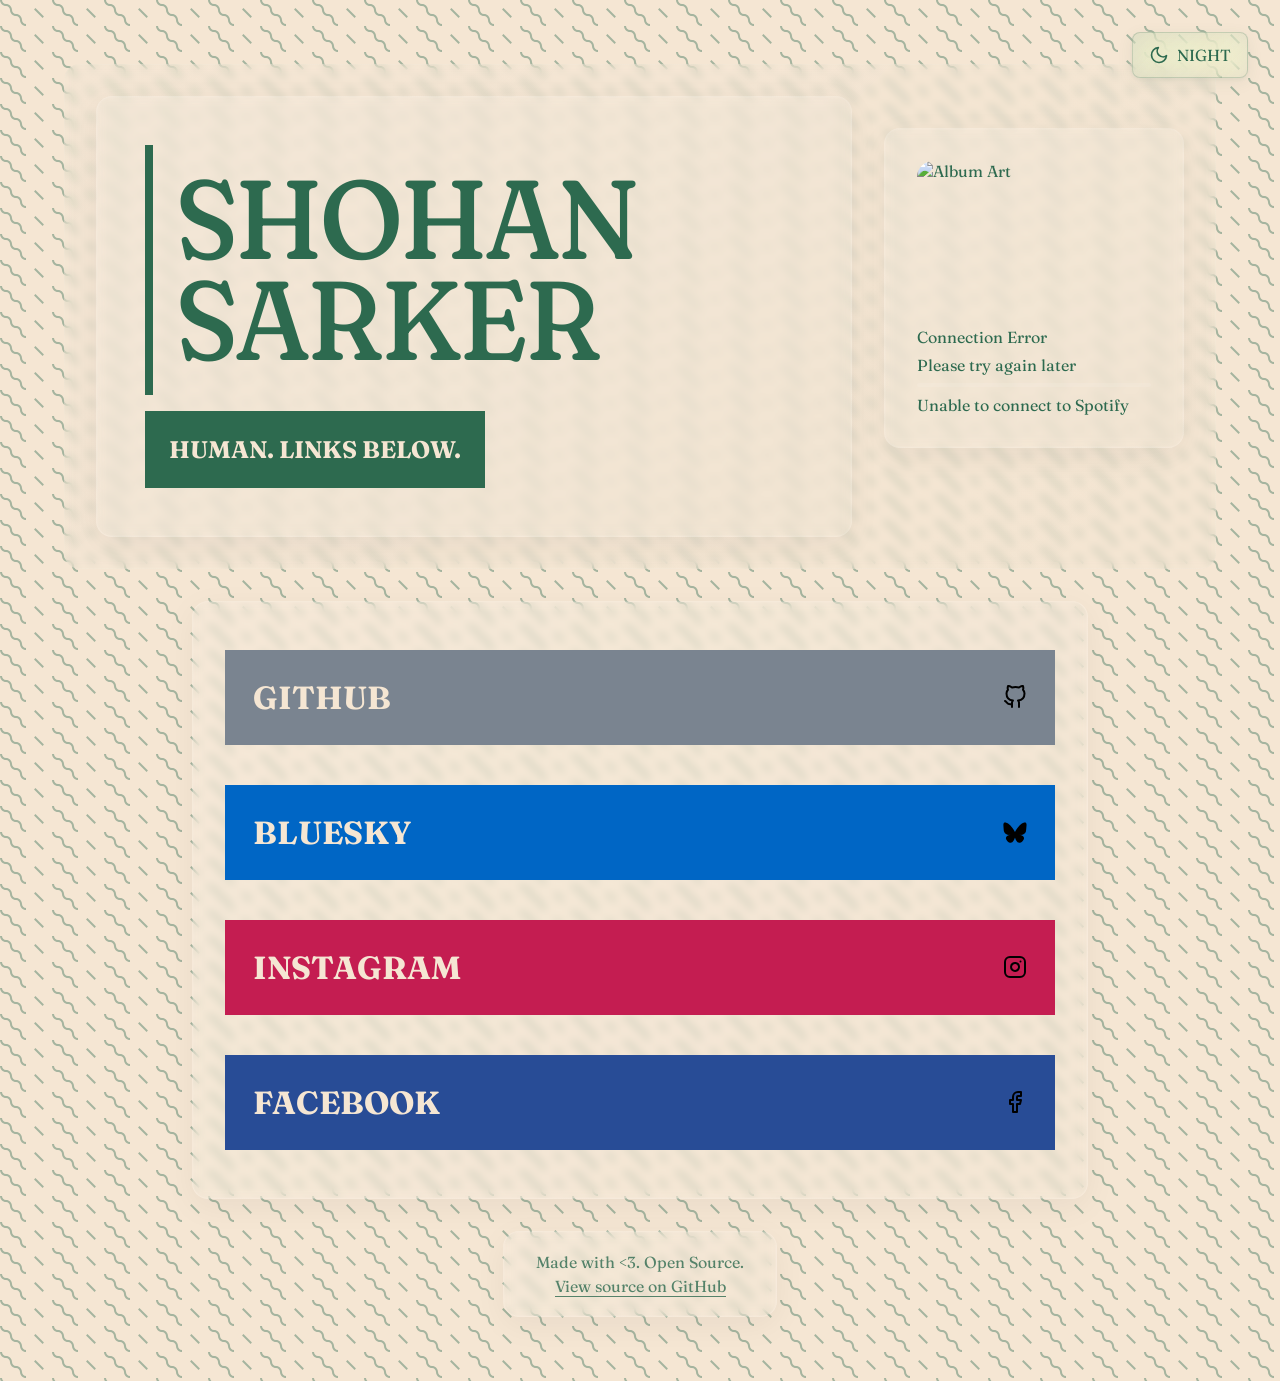
==== index.html @ f5be50a5 "reorganize top section for mobile" ====
<!DOCTYPE html>
<html lang="en" data-theme="dark">
<head>
    <meta charset="UTF-8">
    <meta name="viewport" content="width=device-width, initial-scale=1.0">
    <title>SHOHAN SARKER</title>
    
    <!-- Preload fonts for better performance -->
    <link rel="preload" href="fonts/Fraunces/fraunces-regular.ttf" as="font" type="font/ttf" crossorigin>
    <link rel="preload" href="fonts/Fraunces/fraunces-italic.ttf" as="font" type="font/ttf" crossorigin>
    
    <link rel="stylesheet" href="styles.css">
    <link rel="stylesheet" href="glass.css">
    <link rel="stylesheet" href="spotify.css">
</head>
<body>
    <button class="theme-toggle" aria-label="Change theme">
        <svg xmlns="http://www.w3.org/2000/svg" class="sun-icon" width="24" height="24" viewBox="0 0 24 24" fill="none" stroke="currentColor" stroke-width="2" stroke-linecap="round" stroke-linejoin="round"><circle cx="12" cy="12" r="5"/><line x1="12" y1="1" x2="12" y2="3"/><line x1="12" y1="21" x2="12" y2="23"/><line x1="4.22" y1="4.22" x2="5.64" y2="5.64"/><line x1="18.36" y1="18.36" x2="19.78" y2="19.78"/><line x1="1" y1="12" x2="3" y2="12"/><line x1="21" y1="12" x2="23" y2="12"/><line x1="4.22" y1="19.78" x2="5.64" y2="18.36"/><line x1="18.36" y1="5.64" x2="19.78" y2="4.22"/></svg>
        <svg xmlns="http://www.w3.org/2000/svg" class="moon-icon" width="24" height="24" viewBox="0 0 24 24" fill="none" stroke="currentColor" stroke-width="2" stroke-linecap="round" stroke-linejoin="round"><path d="M21 12.79A9 9 0 1 1 11.21 3 A7 7 0 0 0 21 12.79z"></path></svg>
        <span class="theme-text">LIGHT</span>
    </button>

    <div class="container">
        <div class="top-section">
            <div class="glass-container header-container">
                <h1 class="name">SHOHAN<br>SARKER</h1>
                <div class="tagline">HUMAN. LINKS BELOW.</div>
            </div>
            
            <div class="glass-container player-container">
                <div class="player-content">
                    <img id="album-art" class="album-art" src="/api/placeholder/150/150" alt="Album Art">
                    <div class="song-info">
                        <div id="song-title">Not Playing</div>
                        <div id="artist-name">No Artist</div>
                        <div class="progress-container">
                            <div class="progress-bar">
                                <div id="progress"></div>
                            </div>
                            <div id="player-status">Not connected to Spotify</div>
                        </div>
                    </div>
                </div>
            </div>
        </div>

        <div class="main-container">
            <div class="glass-container links-container">
                <nav class="social-links">
                    <a href="/github" class="social-link" id="github">
                        GITHUB
                        <img src="icons/svg/github-icon.svg" class="social-icon" alt="GitHub">
                    </a>
                    <a href="/bluesky" class="social-link" id="bluesky">
                        BLUESKY
                        <img src="icons/svg/bluesky-icon.svg" class="social-icon" alt="Bluesky">
                    </a>
                    <a href="/instagram" class="social-link" id="instagram">
                        INSTAGRAM
                        <img src="icons/svg/instagram-icon.svg" class="social-icon" alt="Instagram">
                    </a>
                    <a href="/facebook" class="social-link" id="facebook">
                        FACEBOOK
                        <img src="icons/svg/facebook-icon.svg" class="social-icon" alt="Facebook">
                    </a>
                </nav>
            </div>
        </div>
    </div>

    <div class="glass-container footer-container">
        <footer class="footer">
            <p>Made with &lt;3. Open Source.</p>
            <p><a href="https://github.com/Shohan-Sarker/shohansarker.com">View source on GitHub</a></p>
        </footer>
    </div>

    <script src="script.js"></script>
    <script src="glass.js"></script>
    <script src="spotify.js"></script>
</body>
</html>
---- styles.css ----
@font-face {
  font-family: 'Fraunces';
  src: url('fonts/Fraunces/fraunces-regular.ttf') format('truetype');
  font-weight: 100 900;
  font-style: normal;
  font-display: swap;
}

@font-face {
  font-family: 'Fraunces';
  src: url('fonts/Fraunces/fraunces-italic.ttf') format('truetype');
  font-weight: 100 900;
  font-style: italic;
  font-display: swap;
}

:root {
  --grid-unit: 1rem;
  --border-radius: 0.5rem;
}

/* Dark theme (default) */
[data-theme="dark"] {
  --bg: #0d0221;
  --text: #00ff95;
  --accent: #DAA520;
  /* Softer gold */
  --tagline-bg: #9F91CC;
  /* Pastel purple for tagline only */

  --github-bg: #6e7681;
  --github-shadow1: #8b949e;
  --github-shadow2: #545d68;

  --instagram-bg: #E1306C;
  --instagram-shadow1: #ff9eb9;
  --instagram-shadow2: #c41d51;

  --facebook-bg: #4267B2;
  /* Changed to classic Facebook blue */
  --facebook-shadow1: #6d8ac9;
  --facebook-shadow2: #284c96;

  --bluesky-bg: #0085FF;
  --bluesky-shadow1: #47a9ff;
  --bluesky-shadow2: #0066c5;
}

/* Light theme */
[data-theme="light"] {
  --bg: #f5e6d3;
  --text: #2d6a4f;
  --accent: #2d6a4f;
  --tagline-bg: var(--accent);
  /* Use accent color for light mode */

  --github-bg: #7a8490;
  --github-shadow1: #959da5;
  --github-shadow2: #636e7b;

  --instagram-bg: #c41d51;
  --instagram-shadow1: #e74694;
  --instagram-shadow2: #9d174d;

  --facebook-bg: #284c96;
  /* Darker shade for light mode */
  --facebook-shadow1: #4267B2;
  --facebook-shadow2: #1a357a;

  --bluesky-bg: #0066c5;
  --bluesky-shadow1: #0085FF;
  --bluesky-shadow2: #004a92;
}

* {
  margin: 0;
  padding: 0;
  box-sizing: border-box;
}

body {
  background: var(--bg);
  color: var(--text);
  font-family: 'Fraunces', serif;
  font-variation-settings: 'SOFT' 0, 'WONK' 0;
  padding: max(25px, 5vw);
  min-height: 100vh;
  transition: background-color 0.3s ease;
  perspective: 1000px;
  overflow-x: hidden;
  display: flex;
  flex-direction: column;
  align-items: center;
  justify-content: space-between;
}

/* Replace the background patterns */
[data-theme="dark"] body {
  background-color: var(--bg);
  background-image: url("data:image/svg+xml,%3Csvg width='52' height='26' viewBox='0 0 52 26' xmlns='http://www.w3.org/2000/svg'%3E%3Cg fill='none' fill-rule='evenodd'%3E%3Cg fill='%23DAA520' fill-opacity='0.4'%3E%3Cpath d='M10 10c0-2.21-1.79-4-4-4-3.314 0-6-2.686-6-6h2c0 2.21 1.79 4 4 4 3.314 0 6 2.686 6 6 0 2.21 1.79 4 4 4 3.314 0 6 2.686 6 6 0 2.21 1.79 4 4 4v2c-3.314 0-6-2.686-6-6 0-2.21-1.79-4-4-4-3.314 0-6-2.686-6-6zm25.464-1.95l8.486 8.486-1.414 1.414-8.486-8.486 1.414-1.414z' /%3E%3C/g%3E%3C/g%3E%3C/svg%3E");
  background-size: 52px 26px;
}

[data-theme="light"] body {
  background-color: var(--bg);
  background-image: url("data:image/svg+xml,%3Csvg width='52' height='26' viewBox='0 0 52 26' xmlns='http://www.w3.org/2000/svg'%3E%3Cg fill='none' fill-rule='evenodd'%3E%3Cg fill='%232d6a4f' fill-opacity='0.4'%3E%3Cpath d='M10 10c0-2.21-1.79-4-4-4-3.314 0-6-2.686-6-6h2c0 2.21 1.79 4 4 4 3.314 0 6 2.686 6 6 0 2.21 1.79 4 4 4 3.314 0 6 2.686 6 6 0 2.21 1.79 4 4 4v2c-3.314 0-6-2.686-6-6 0-2.21-1.79-4-4-4-3.314 0-6-2.686-6-6zm25.464-1.95l8.486 8.486-1.414 1.414-8.486-8.486 1.414-1.414z' /%3E%3C/g%3E%3C/g%3E%3C/svg%3E");
  background-size: 52px 26px;
}

/* Update container styles */
.container {
  max-width: 100%; /* Changed from 960px */
  width: 100%;
  margin: 0 auto;
  display: flex;
  flex-direction: column;
  align-items: center;
}

.main-content {
  flex: 1;
  display: flex;
  align-items: center;
  justify-content: center;
  width: 100%;
  max-width: 960px;
  /* Slightly increased from 900px */
  margin-bottom: 2rem;
  /* Reverted separation from footer */
  min-width: min(100%, 320px);
  padding-bottom: 3.5rem;
  /* Increased to accommodate 3D effect */
}

.footer-container {
  width: 100%;
  /* Reverted to take full width */
  max-width: 900px;
  /* Reverted previous max-width */
  margin: 0 auto;
  /* Center horizontally */
}

/* Theme Toggle Button */
.theme-toggle {
  position: fixed;
  top: 2rem;
  right: 2rem;
  color: var(--text);
  padding: 0.75rem 1rem;
  font-family: inherit;
  font-size: 1rem;
  cursor: pointer;
  display: flex;
  align-items: center;
  justify-content: center;
  gap: 0.5rem;
  transition: all 0.3s ease;
  background: linear-gradient(135deg,
      rgba(255, 255, 255, 0.1),
      rgba(255, 255, 255, 0.05));
  backdrop-filter:
    blur(var(--theme-button-blur)) saturate(160%) brightness(1.1);
  -webkit-backdrop-filter:
    blur(var(--theme-button-blur)) saturate(160%) brightness(1.1);
  border: 1px solid rgba(255, 255, 255, 0.18);
  border-radius: 8px;
  box-shadow:
    0 4px 16px rgba(0, 0, 0, 0.1),
    0 2px 4px rgba(0, 0, 0, 0.05);
  z-index: 1000;
}

.theme-toggle:hover {
  transform: translateY(-2px) scale(1.05);
}

.theme-toggle svg {
  width: 20px;
  height: 20px;
  transition: transform 0.5s ease;
}

.theme-toggle:hover svg {
  transform: rotate(360deg);
}

/* Theme-specific toggle styles */
[data-theme="dark"] .theme-toggle {
  background: linear-gradient(135deg,
      rgba(20, 5, 45, 0.75),
      rgba(25, 10, 55, 0.55));
  border-color: rgba(0, 255, 149, 0.15);
  box-shadow:
    0 4px 16px rgba(0, 255, 149, 0.05),
    0 2px 4px rgba(0, 0, 0, 0.1);
}

[data-theme="light"] .theme-toggle {
  background: linear-gradient(135deg,
      rgba(90, 145, 120, 0.15),
      rgba(80, 130, 110, 0.08));
  border-color: rgba(45, 106, 79, 0.2);
  box-shadow:
    0 4px 16px rgba(45, 106, 79, 0.08),
    0 2px 4px rgba(45, 106, 79, 0.05);
}

/* Theme Icons Display */
[data-theme="dark"] .sun-icon {
  display: block;
}

[data-theme="dark"] .moon-icon {
  display: none;
}

[data-theme="light"] .sun-icon {
  display: none;
}

[data-theme="light"] .moon-icon {
  display: block;
}

/* Typography */
.name, .tagline {
  padding: 1.5rem;
  text-align: left;
  align-self: flex-start;
}

.name {
  font-size: clamp(3rem, 15vw, 7rem);
  line-height: 0.9;
  font-weight: 500;
  border-left: 8px solid var(--accent);
  font-variation-settings: 'SOFT' 100, 'WONK' 1;
  margin-bottom: 1rem;
}

.tagline {
  background: var(--tagline-bg);
  color: var(--bg);
  font-size: clamp(1rem, 3vw, 1.5rem);
  font-weight: bold;
  width: fit-content;
}

/* Social Links */
.social-links {
  display: flex;
  flex-direction: column;
  gap: 1.5rem;
  transform-style: preserve-3d;
  width: 100%;
  /* Make it take full width of container */
}

.social-link {
  display: flex;
  justify-content: space-between;
  align-items: center;
  padding: 1.75rem;
  margin: 0.5rem 0;
  /* Slightly reduce default padding */
  text-decoration: none;
  font-size: clamp(1.5rem, 4vw, 2rem);
  font-weight: bold;
  transform: translateZ(0);
  transition: all 0.4s cubic-bezier(0.2, 0.8, 0.2, 1);
  position: relative;
  color: var(--bg);
  width: 100%;
  /* Make links take full width */
}

.social-link::after,
.social-link::before {
  content: '';
  position: absolute;
  inset: 0;
  background: var(--bg);
  transition: transform 0.2s ease;
  opacity: 0;
}

.social-link::after {
  transform: translate(8px, 8px);
  z-index: -1;
}

.social-link::before {
  transform: translate(16px, 16px);
  z-index: -2;
}

.social-link:hover {
  transform: translateZ(24px) scale(1.01);
}

.social-link:hover::after,
.social-link:hover::before {
  opacity: 0.1;
}

/* Add this after your social-link styles */
.social-icon {
  width: 24px;
  height: 24px;
}

/* Social Link Colors */
#github {
  background: var(--github-bg);
}

#github::after {
  background: var(--github-shadow1);
}

#github::before {
  background: var(--github-shadow2);
}

#instagram {
  background: var(--instagram-bg);
}

#instagram::after {
  background: var(--instagram-shadow1);
}

#instagram::before {
  background: var(--instagram-shadow2);
}

#facebook {
  background: var(--facebook-bg);
}

#facebook::after {
  background: var(--facebook-shadow1);
}

#facebook::before {
  background: var(--facebook-shadow2);
}

#bluesky {
  background: var(--bluesky-bg);
}

#bluesky::after {
  background: var(--bluesky-shadow1);
}

#bluesky::before {
  background: var(--bluesky-shadow2);
}

.social-link:is(:hover, :focus)::after {
  transform: translate(12px, 12px);
  opacity: 1;
}

.social-link:is(:hover, :focus)::before {
  transform: translate(24px, 24px);
  opacity: 1;
}

.social-link:active {
  transform: translateZ(10px) scale(0.98);
}

.social-link:active::after {
  transform: translate(4px, 4px);
}

.social-link:active::before {
  transform: translate(8px, 8px);
}

/* Spotify Player Styles */
.spotify-container {
  width: 300px;
  margin: 0;
  height: fit-content;
}

.spotify-player {
  width: 100%;
  display: flex;
  gap: 2rem;
  align-items: center;
  padding: 1.5rem;
}

.album-art {
  width: 150px;
  height: 150px;
  border-radius: var(--glass-border-radius);
  object-fit: cover;
}

.player-info {
  flex: 1;
  display: flex;
  flex-direction: column;
  gap: 1rem;
}

.song-title {
  font-size: 1.5rem;
  font-weight: bold;
  color: var(--text);
}

.artist-name {
  font-size: 1.2rem;
  color: var(--text);
  opacity: 0.8;
}

.progress-bar {
  width: 100%;
  height: 4px;
  background: rgba(255, 255, 255, 0.1);
  border-radius: 2px;
  overflow: hidden;
}

.progress {
  height: 100%;
  background: var(--text);
  width: 0%;
  transition: width 1s linear;
}

.player-status {
  font-size: 1rem;
  color: var(--text);
  opacity: 0.6;
}

/* Footer */
.footer {
  text-align: center;
  padding: 0.5rem !important; /* Added !important to prevent overrides */
  opacity: 0.8;
  display: flex;
  flex-direction: column;
  align-items: center;
  gap: 0.25rem;
  width: auto;
  color: var(--text);
}

.footer a {
  color: inherit;
  text-decoration: none;
  border-bottom: 1px solid currentColor;
  transition: opacity 0.3s ease;
}

/* Responsive Design */
@media (max-width: 830px) {  /* Changed from 800px to 830px */
  body {
    padding: 1rem;
    padding-bottom: 2rem;
    gap: 1rem;
  }

  .main-content {
    margin-bottom: 2rem;
    /* Slightly less separation on mobile */
    padding-bottom: 2.5rem;
    /* Slightly less padding on mobile */
  }

  .theme-toggle {
    position: static;
    margin-bottom: 1rem; /* Reduced from 2rem to 1rem */
    width: fit-content;
    backdrop-filter:
      blur(var(--theme-button-blur)) saturate(140%) brightness(1.05);
    -webkit-backdrop-filter:
      blur(var(--theme-button-blur)) saturate(140%) brightness(1.05);
    box-shadow:
      0 2px 8px rgba(0, 0, 0, 0.1),
      0 1px 2px rgba(0, 0, 0, 0.05);
  }

  .container {
    max-width: 100%;
    padding: 0 1rem;
    padding-top: 0.5rem;
    gap: 1rem;
  }

  .header-container,
  .links-container {
    max-width: 100%;
  }

  .name, .tagline {
    padding: 1rem 1rem 0.9rem 1rem;
  }

  .social-links {
    display: flex;
    flex-direction: column;
    gap: 1.5rem;
  }

  .social-link {
    padding: 1.25rem;
    margin: 0.25rem 0;
    display: flex;
    align-items: center;
    justify-content: space-between;
  }

  .social-link:hover {
    transform: translateZ(16px) scale(1.02);
  }

  .glass-container {
    margin: 1rem;
    padding: 1rem;
  }

  .glass-container.footer-container {
    padding: 0.5rem 1.5rem;
    margin: 0.5rem auto;
  }

  .footer {
    gap: 0.25rem;
    /* Remove the padding: 0; declaration that was here */
  }

  .spotify-player {
    flex-direction: column;
    text-align: center;
    gap: 1rem;
  }

  .album-art {
    width: 120px;
    height: 120px;
  }

  .spotify-container {
    width: 100%;
  }

  body {
    display: flex;
    flex-direction: column;
    gap: 2rem;
    padding: 1rem;
    padding-bottom: 2rem;
  }

  .header-container,
  .player-container,
  .links-container {
    width: 100%;
    margin: 0;
  }

  .player-container {
    order: 2;
  }

  .links-container {
    order: 3;
  }
}

@media (hover: none) and (pointer: coarse) {
  .social-link {
    transform: none !important;
    transition: transform 0.2s ease !important;
  }

  .social-link:hover {
    transform: none !important;
    scale: none !important;
  }

  .social-link:active {
    transform: scale(0.98) !important;
  }

  /* Disable 3D shadow effects on mobile */
  .social-link::before,
  .social-link::after {
    display: none;
  }
}

/* Top section layout */
.top-section {
    width: 100%;
    display: flex;
    align-items: flex-start;
    gap: 2rem;
    margin-bottom: 2rem;
}

.player-container {
    width: 300px;
    flex-shrink: 0;
}

.player-content {
    display: flex;
    flex-direction: column;
    gap: 1rem;
}

.song-info {
    display: flex;
    flex-direction: column;
    gap: 0.5rem;
}

.progress-container {
    display: flex;
    flex-direction: column;
    gap: 0.5rem;
}

/* Update header container for flex layout */
.header-container {
    flex-grow: 1;
    min-width: 0;
}

/* Mobile responsive adjustments */
@media (max-width: 830px) {
    .top-section {
        flex-direction: column;
        gap: 1rem;
    }

    .player-container {
        width: 100%;
    }

    .player-content {
        flex-direction: row;
        align-items: center;
        gap: 1.5rem;
    }

    .album-art {
        width: 100px;
        height: 100px;
    }

    .song-info {
        flex: 1;
        min-width: 0;
    }
}

/* Add new top section styles */
.top-section {
    width: 100%;
    min-height: 300px;
    margin-bottom: 2rem;
    display: flex;
    align-items: flex-start;
    gap: 2rem;
    padding: 2rem;
    position: relative;
}

.top-section::before {
    content: '';
    position: absolute;
    inset: 0;
    background: linear-gradient(
        135deg,
        rgba(255, 255, 255, 0.03),
        rgba(255, 255, 255, 0.01)
    );
    border: 1px solid rgba(255, 255, 255, 0.05);
    border-radius: var(--glass-border-radius);
    backdrop-filter: blur(var(--glass-blur));
    -webkit-backdrop-filter: blur(var(--glass-blur));
    z-index: -1;
}

/* Update player container styles */
.player-container {
    width: 300px;
    flex-shrink: 0;
    margin-top: 2rem;
}

/* Update header container styles */
.header-container {
    flex-grow: 1;
    display: flex;
    flex-direction: column;
    align-items: flex-start;
}

/* Add main container styles */
.main-container {
    max-width: 960px;
    width: 100%;
    margin: 0 auto;
    padding: 0 2rem;
}

/* Update mobile responsive styles */
@media (max-width: 830px) {
    /* ...existing mobile styles... */

    .top-section {
        flex-direction: column;
        padding: 1rem;
        min-height: auto;
    }

    .player-container {
        width: 100%;
        margin-top: 1rem;
    }

    .header-container {
        width: 100%;
    }

    .main-container {
        padding: 0 1rem;
    }
}

/* Update spacing between container elements */
.glass-container.links-container {
    margin-bottom: 2rem; /* Match the spacing between header and links */
}

/* Mobile responsive adjustments */
@media (max-width: 830px) {
    /* ...existing mobile styles... */

    .glass-container.links-container {
        margin-bottom: 1rem; /* Reduced spacing on mobile */
    }
}
---- glass.css ----
/* Base glass properties */
:root {
  --glass-border-radius: 16px;
  --glass-padding: 2rem;
  --glass-gap: 2rem;
  --glass-blur: 5px;
  --theme-button-blur: 12px;
  --header-padding: 3rem;  /* renamed from --intro-padding */
  --links-padding: 2rem;
  --footer-padding-x: 1.5rem;
  --footer-padding-y: 0.75rem;
}

/* Common glass container styles */
.glass-container {
  position: relative;
  border-radius: var(--glass-border-radius);
  overflow: hidden;
  isolation: isolate;
}

/* Glass effect base */
.glass-container::before {
  content: '';
  position: absolute;
  inset: 0;
  backdrop-filter: blur(var(--glass-blur));
  -webkit-backdrop-filter: blur(var(--glass-blur));
  z-index: -1;
}

/* Dark theme glass styles */
[data-theme="dark"] .glass-container {
  background: linear-gradient(
    135deg,
    rgba(255, 255, 255, 0.03),
    rgba(255, 255, 255, 0.01)
  );
  border: 1px solid rgba(255, 255, 255, 0.05);
  box-shadow: 
    0 8px 32px rgba(0, 0, 0, 0.2),
    inset 0 0 0 1px rgba(255, 255, 255, 0.05);
}

/* Light theme glass styles */
[data-theme="light"] .glass-container {
  background: linear-gradient(
    135deg,
    rgba(255, 255, 255, 0.1),
    rgba(255, 255, 255, 0.05)
  );
  border: 1px solid rgba(255, 255, 255, 0.1);
  box-shadow: 
    0 8px 32px rgba(0, 0, 0, 0.05),
    inset 0 0 0 1px rgba(255, 255, 255, 0.1);
}

/* Specific container styles */
.header-container {
  padding: var(--header-padding);
  text-align: left;
  max-width: none;
  display: flex;
  flex-direction: column;
  align-items: flex-start;
}

.links-container {
  padding: calc(var(--links-padding) + 8px) var(--glass-padding);
  width: 100%;
  max-width: 960px;
  margin: 0 auto;
}

.footer-container {
  padding: var(--footer-padding-y) var(--footer-padding-x);
  width: fit-content;
  margin: 0 auto;
  display: inline-block;
}

.footer-container .footer {
  margin: 0;
  white-space: nowrap;
}

/* Update player container specific styles */
.player-container {
  padding: var(--glass-padding);
}

/* Hover effects */
.links-container:hover {
  transform: translateY(-2px);
  transition: transform 0.3s ease;
}

/* Mobile responsiveness */
@media (max-width: 830px) {  /* Changed from 800px to 830px */
  .glass-container {
    margin-bottom: 1rem;
  }
  
  .links-container {
    padding: var(--links-padding) var(--glass-padding);
  }

  .header-container {
    padding: calc(var(--header-padding) / 2);
  }

  .player-container {
    padding: calc(var(--glass-padding) / 2);
  }
}

@media (max-width: 480px) {
  .footer-container {
    width: fit-content;
    margin: 0 auto;
  }
}

/* Fallback for browsers without backdrop-filter support */
@supports not (backdrop-filter: blur(12px)) {
  [data-theme="dark"] .glass-container {
    background: rgba(0, 0, 0, 0.3);
  }

  [data-theme="light"] .glass-container {
    background: rgba(255, 255, 255, 0.7);
  }
}
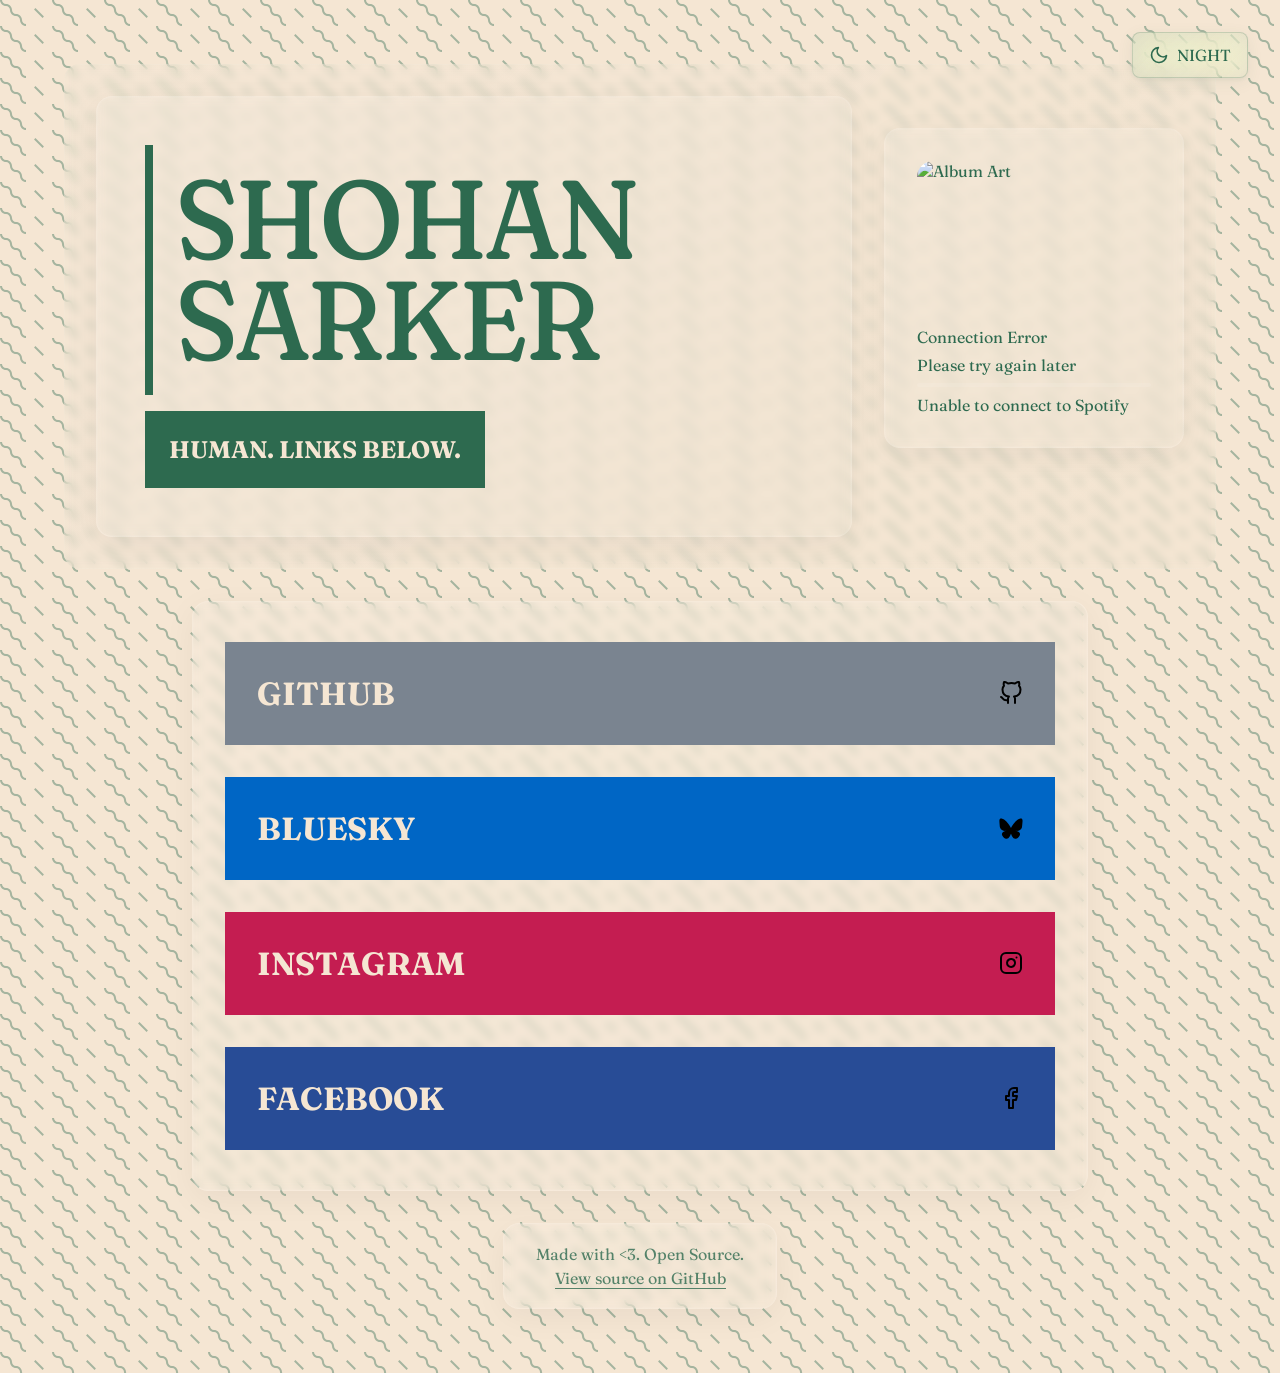
==== commit 333d1ce6: "rename main container to social container; adjust layout and styles for improved spacing and respons" ====
--- a/index.html
+++ b/index.html
@@ -44,7 +44,7 @@
             </div>
         </div>
 
-        <div class="main-container">
+        <div class="social-container">
             <div class="glass-container links-container">
                 <nav class="social-links">
                     <a href="/github" class="social-link" id="github">
--- a/styles.css
+++ b/styles.css
@@ -251,7 +251,7 @@
 .social-links {
   display: flex;
   flex-direction: column;
-  gap: 1.5rem;
+  gap: 2rem;
   transform-style: preserve-3d;
   width: 100%;
   /* Make it take full width of container */
@@ -261,9 +261,8 @@
   display: flex;
   justify-content: space-between;
   align-items: center;
-  padding: 1.75rem;
-  margin: 0.5rem 0;
-  /* Slightly reduce default padding */
+  padding: 2rem;
+  margin: 0;
   text-decoration: none;
   font-size: clamp(1.5rem, 4vw, 2rem);
   font-weight: bold;
@@ -510,12 +509,12 @@
   .social-links {
     display: flex;
     flex-direction: column;
-    gap: 1.5rem;
+    gap: 2rem;
   }
 
   .social-link {
-    padding: 1.25rem;
-    margin: 0.25rem 0;
+    padding: 2rem;
+    margin: 0;
     display: flex;
     align-items: center;
     justify-content: space-between;
@@ -526,13 +525,15 @@
   }
 
   .glass-container {
-    margin: 1rem;
-    padding: 1rem;
-  }
-
-  .glass-container.footer-container {
-    padding: 0.5rem 1.5rem;
-    margin: 0.5rem auto;
+    margin-bottom: 2rem;
+  }
+
+  .glass-container:last-child {
+    margin-bottom: 0;
+  }
+
+  .glass-container.links-container {
+    margin-bottom: 2rem;
   }
 
   .footer {
@@ -710,8 +711,8 @@
     align-items: flex-start;
 }
 
-/* Add main container styles */
-.main-container {
+/* Add social container styles */
+.social-container {
     max-width: 960px;
     width: 100%;
     margin: 0 auto;
@@ -722,22 +723,7 @@
 @media (max-width: 830px) {
     /* ...existing mobile styles... */
 
-    .top-section {
-        flex-direction: column;
-        padding: 1rem;
-        min-height: auto;
-    }
-
-    .player-container {
-        width: 100%;
-        margin-top: 1rem;
-    }
-
-    .header-container {
-        width: 100%;
-    }
-
-    .main-container {
+    .social-container {
         padding: 0 1rem;
     }
 }
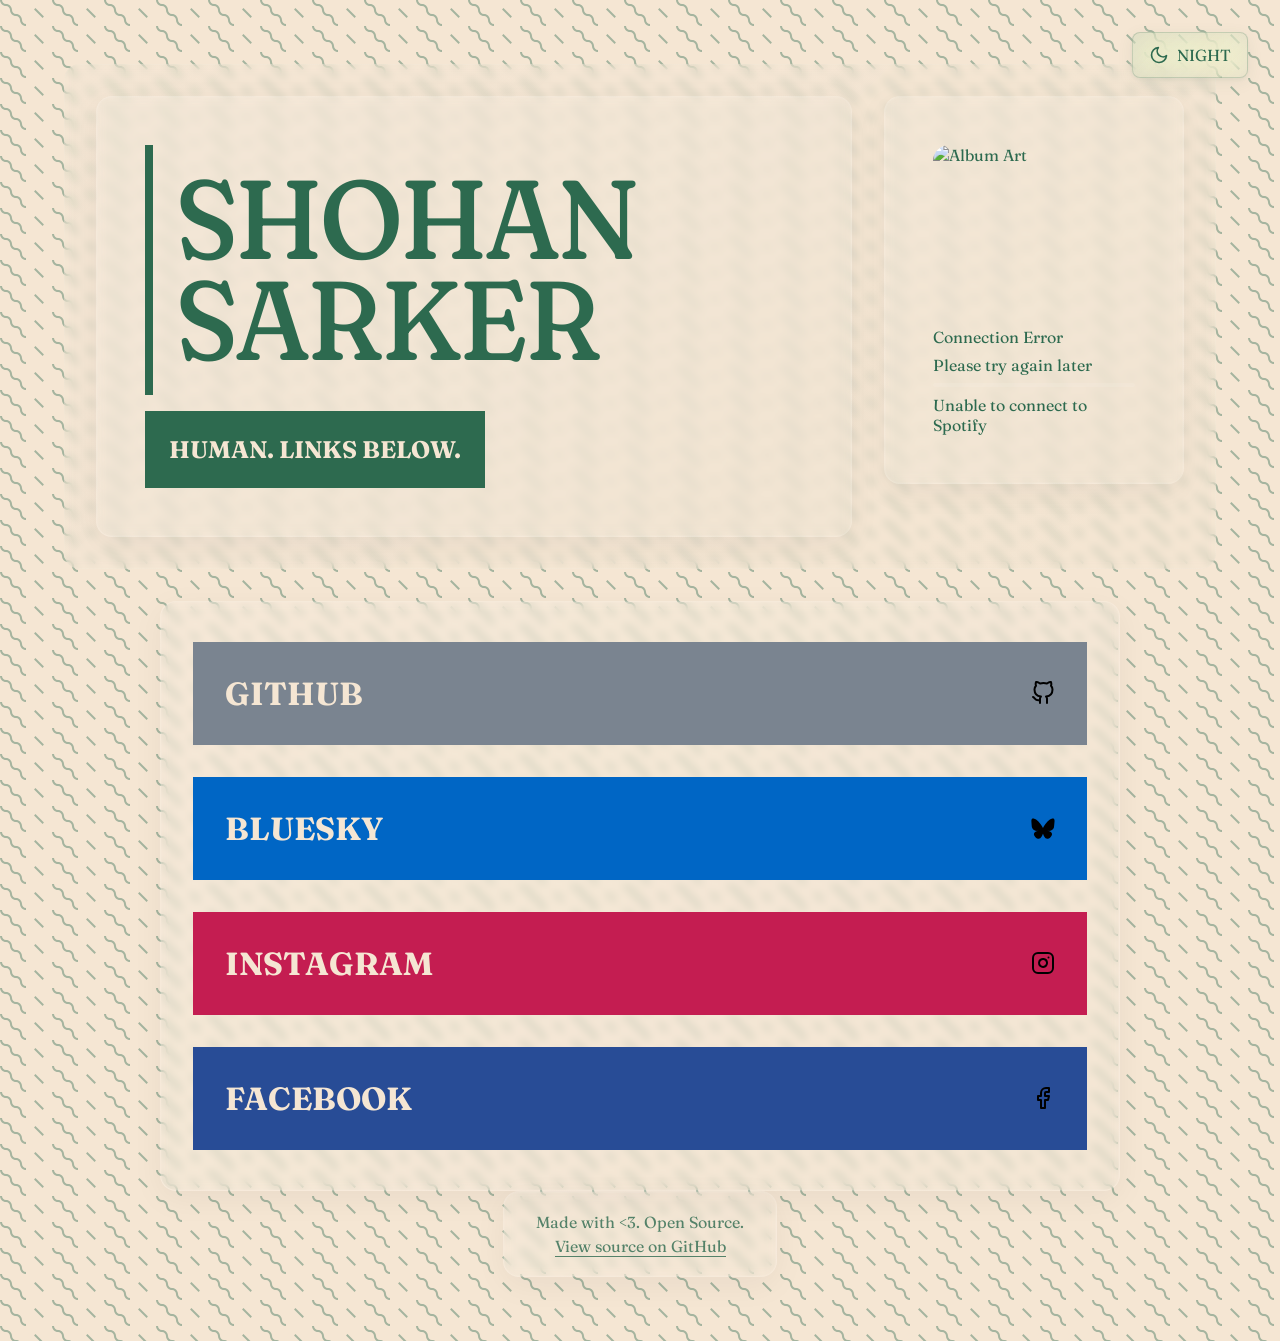
==== commit 975bbb4b: "maintain consistent styling for the spotify live player." ====
--- a/index.html
+++ b/index.html
@@ -44,27 +44,25 @@
             </div>
         </div>
 
-        <div class="social-container">
-            <div class="glass-container links-container">
-                <nav class="social-links">
-                    <a href="/github" class="social-link" id="github">
-                        GITHUB
-                        <img src="icons/svg/github-icon.svg" class="social-icon" alt="GitHub">
-                    </a>
-                    <a href="/bluesky" class="social-link" id="bluesky">
-                        BLUESKY
-                        <img src="icons/svg/bluesky-icon.svg" class="social-icon" alt="Bluesky">
-                    </a>
-                    <a href="/instagram" class="social-link" id="instagram">
-                        INSTAGRAM
-                        <img src="icons/svg/instagram-icon.svg" class="social-icon" alt="Instagram">
-                    </a>
-                    <a href="/facebook" class="social-link" id="facebook">
-                        FACEBOOK
-                        <img src="icons/svg/facebook-icon.svg" class="social-icon" alt="Facebook">
-                    </a>
-                </nav>
-            </div>
+        <div class="social-container glass-container">
+            <nav class="social-links">
+                <a href="/github" class="social-link" id="github">
+                    GITHUB
+                    <img src="icons/svg/github-icon.svg" class="social-icon" alt="GitHub">
+                </a>
+                <a href="/bluesky" class="social-link" id="bluesky">
+                    BLUESKY
+                    <img src="icons/svg/bluesky-icon.svg" class="social-icon" alt="Bluesky">
+                </a>
+                <a href="/instagram" class="social-link" id="instagram">
+                    INSTAGRAM
+                    <img src="icons/svg/instagram-icon.svg" class="social-icon" alt="Instagram">
+                </a>
+                <a href="/facebook" class="social-link" id="facebook">
+                    FACEBOOK
+                    <img src="icons/svg/facebook-icon.svg" class="social-icon" alt="Facebook">
+                </a>
+            </nav>
         </div>
     </div>
 
--- a/styles.css
+++ b/styles.css
@@ -614,12 +614,14 @@
 .player-container {
     width: 300px;
     flex-shrink: 0;
+    margin: 0 auto;
+    padding: var(--header-padding);
 }
 
 .player-content {
     display: flex;
     flex-direction: column;
-    gap: 1rem;
+    gap: var(--glass-gap);
 }
 
 .song-info {
@@ -649,6 +651,8 @@
 
     .player-container {
         width: 100%;
+        padding: calc(var(--header-padding) / 2);
+        margin-bottom: 1rem;
     }
 
     .player-content {
@@ -696,13 +700,6 @@
     z-index: -1;
 }
 
-/* Update player container styles */
-.player-container {
-    width: 300px;
-    flex-shrink: 0;
-    margin-top: 2rem;
-}
-
 /* Update header container styles */
 .header-container {
     flex-grow: 1;
@@ -715,8 +712,8 @@
 .social-container {
     max-width: 960px;
     width: 100%;
-    margin: 0 auto;
-    padding: 0 2rem;
+    margin: 0 auto 2rem;
+    padding: var(--glass-padding);
 }
 
 /* Update mobile responsive styles */
@@ -724,7 +721,8 @@
     /* ...existing mobile styles... */
 
     .social-container {
-        padding: 0 1rem;
+        padding: var(--links-padding) var(--glass-padding);
+        margin-bottom: 1rem;
     }
 }
 
--- a/glass.css
+++ b/glass.css
@@ -65,7 +65,7 @@
   align-items: flex-start;
 }
 
-.links-container {
+.social-container {
   padding: calc(var(--links-padding) + 8px) var(--glass-padding);
   width: 100%;
   max-width: 960px;
@@ -86,11 +86,15 @@
 
 /* Update player container specific styles */
 .player-container {
-  padding: var(--glass-padding);
+  padding: var(--header-padding);
+  width: 300px;
+  max-width: 960px;
+  margin: 0 auto;
+  flex-shrink: 0;
 }
 
 /* Hover effects */
-.links-container:hover {
+.social-container:hover {
   transform: translateY(-2px);
   transition: transform 0.3s ease;
 }
@@ -101,7 +105,7 @@
     margin-bottom: 1rem;
   }
   
-  .links-container {
+  .social-container {
     padding: var(--links-padding) var(--glass-padding);
   }
 
@@ -110,7 +114,8 @@
   }
 
   .player-container {
-    padding: calc(var(--glass-padding) / 2);
+    padding: calc(var(--header-padding) / 2);
+    width: 100%;
   }
 }
 
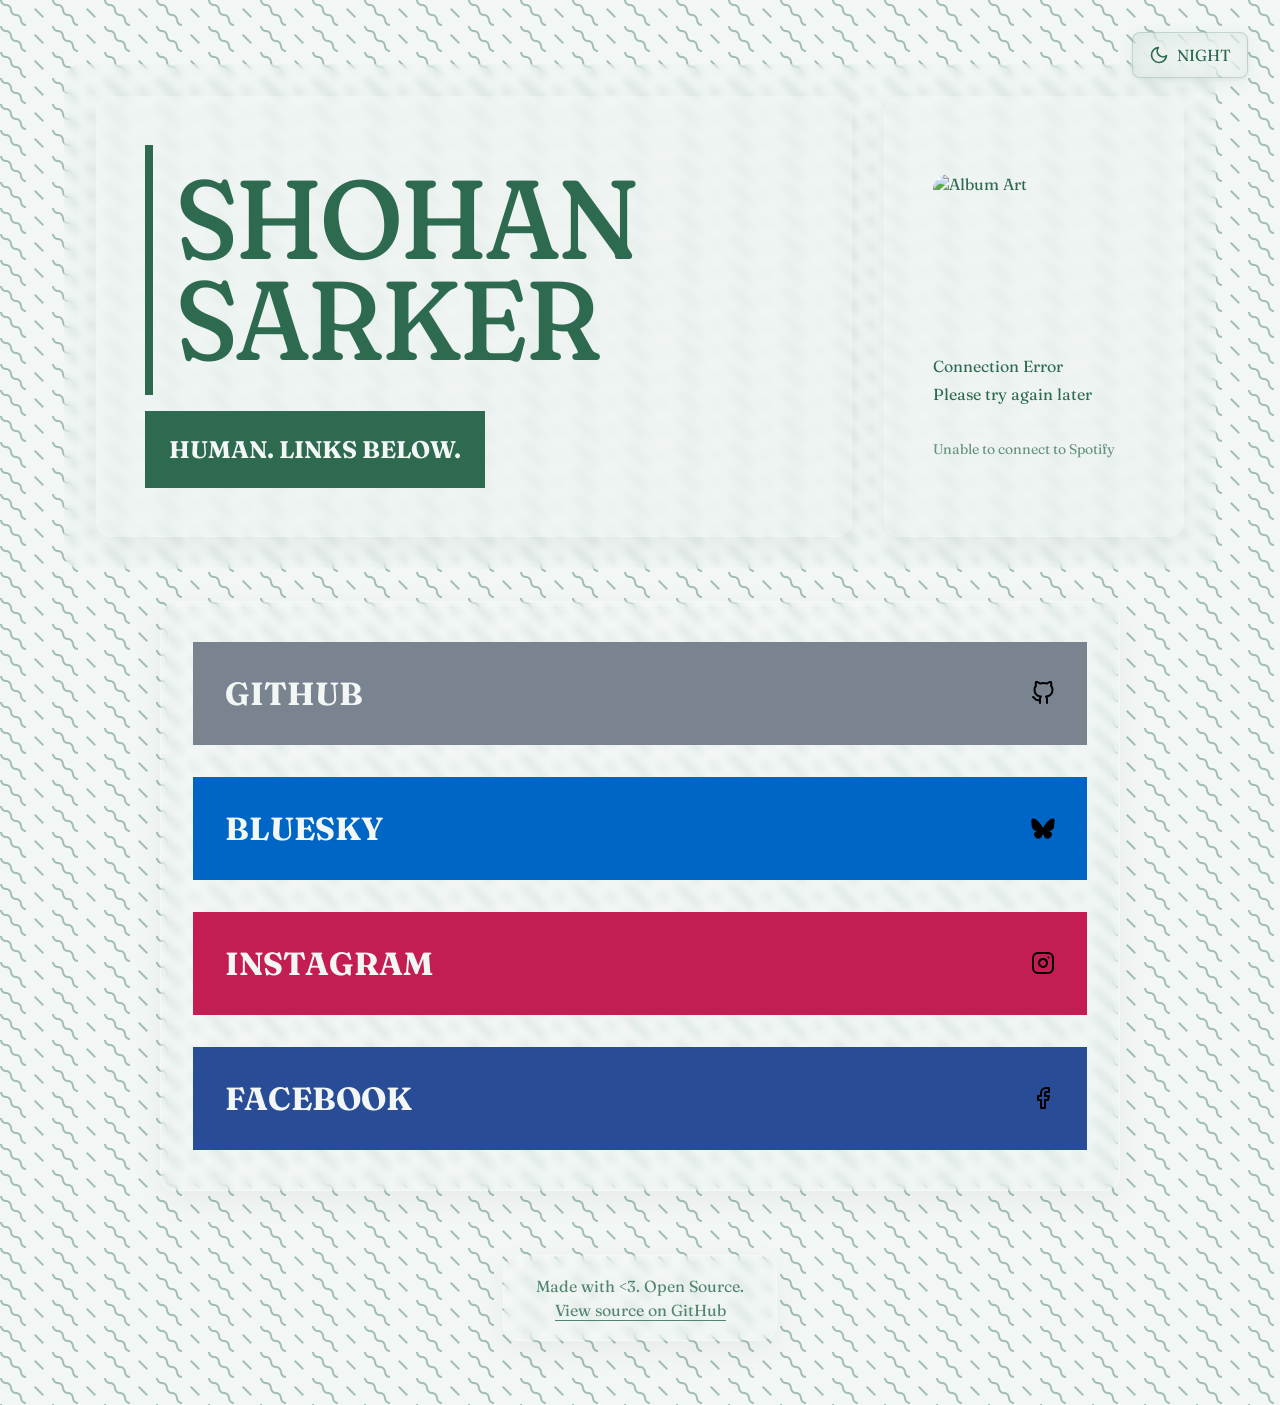
==== commit 2cb9a58e: "enhance progress bar functionality and styling; update background color and add responsive design el" ====
--- a/index.html
+++ b/index.html
@@ -35,7 +35,7 @@
                         <div id="artist-name">No Artist</div>
                         <div class="progress-container">
                             <div class="progress-bar">
-                                <div id="progress"></div>
+                                <div id="progress" class="progress"></div>
                             </div>
                             <div id="player-status">Not connected to Spotify</div>
                         </div>
--- a/styles.css
+++ b/styles.css
@@ -48,7 +48,7 @@
 
 /* Light theme */
 [data-theme="light"] {
-  --bg: #f5e6d3;
+  --bg: #f2f7f5;
   --text: #2d6a4f;
   --accent: #2d6a4f;
   --tagline-bg: var(--accent);
@@ -606,9 +606,10 @@
 .top-section {
     width: 100%;
     display: flex;
-    align-items: flex-start;
+    align-items: stretch; /* Changed from flex-start to stretch */
     gap: 2rem;
     margin-bottom: 2rem;
+    min-height: max-content;
 }
 
 .player-container {
@@ -616,12 +617,19 @@
     flex-shrink: 0;
     margin: 0 auto;
     padding: var(--header-padding);
+    height: auto;
+    min-height: 100%;
+    display: flex;
+    flex-direction: column;
+    align-self: stretch;
 }
 
 .player-content {
     display: flex;
     flex-direction: column;
     gap: var(--glass-gap);
+    height: 100%;
+    justify-content: center;
 }
 
 .song-info {
@@ -634,12 +642,39 @@
     display: flex;
     flex-direction: column;
     gap: 0.5rem;
+    margin-top: 1rem;
+}
+
+.progress-bar {
+    width: 100%;
+    height: 4px;
+    background: rgba(255, 255, 255, 0.1);
+    border-radius: 2px;
+    overflow: hidden;
+}
+
+.progress {
+    height: 100%;
+    background: var(--accent);
+    width: 0%;
+    transition: width 0.3s linear;
+}
+
+#player-status {
+    font-size: 0.875rem;
+    color: var(--text);
+    opacity: 0.7;
 }
 
 /* Update header container for flex layout */
 .header-container {
     flex-grow: 1;
     min-width: 0;
+    display: flex;
+    flex-direction: column;
+    align-items: flex-start;
+    height: auto;
+    min-height: max-content;
 }
 
 /* Mobile responsive adjustments */
@@ -647,15 +682,20 @@
     .top-section {
         flex-direction: column;
         gap: 1rem;
+        min-height: auto;
     }
 
     .player-container {
         width: 100%;
+        height: auto; /* Reset height for mobile */
         padding: calc(var(--header-padding) / 2);
         margin-bottom: 1rem;
+        min-height: auto;
+        align-self: auto;
     }
 
     .player-content {
+        height: auto; /* Reset height for mobile */
         flex-direction: row;
         align-items: center;
         gap: 1.5rem;
@@ -669,6 +709,10 @@
     .song-info {
         flex: 1;
         min-width: 0;
+    }
+
+    .progress-container {
+        margin-top: 0.5rem;
     }
 }
 
--- a/glass.css
+++ b/glass.css
@@ -72,10 +72,10 @@
   margin: 0 auto;
 }
 
-.footer-container {
+.glass-container.footer-container {
   padding: var(--footer-padding-y) var(--footer-padding-x);
   width: fit-content;
-  margin: 0 auto;
+  margin: 4rem auto 0; /* Added margin-top */
   display: inline-block;
 }
 
@@ -89,8 +89,13 @@
   padding: var(--header-padding);
   width: 300px;
   max-width: 960px;
-  margin: 0 auto;
+  margin: 0;
   flex-shrink: 0;
+  display: flex;
+  flex-direction: column;
+  height: auto;
+  min-height: 100%;
+  align-self: stretch;
 }
 
 /* Hover effects */
@@ -116,6 +121,13 @@
   .player-container {
     padding: calc(var(--header-padding) / 2);
     width: 100%;
+    height: auto;
+    min-height: auto;
+    align-self: auto;
+  }
+
+  .glass-container.footer-container {
+    margin-top: 2rem; /* Reduced margin on mobile */
   }
 }
 
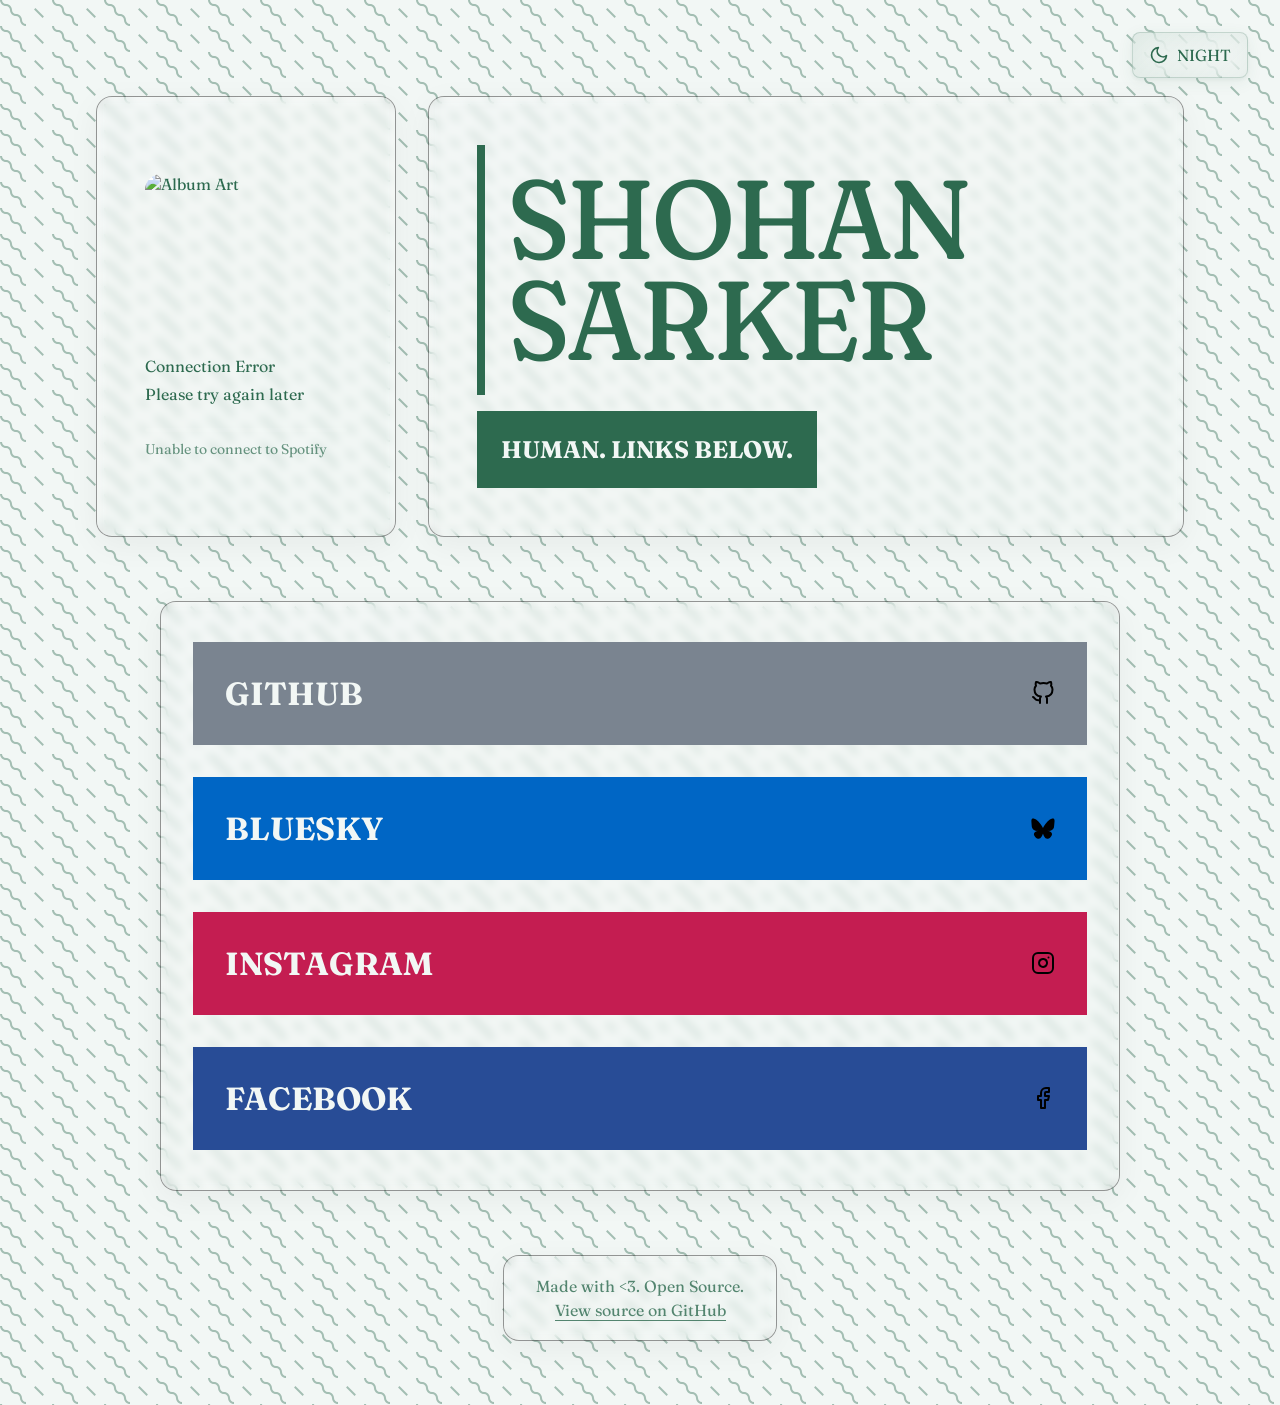
==== commit e4cec13a: "add robots.txt to manage web crawler access and protect sensitive areas" ====
--- a/index.html
+++ b/index.html
@@ -3,6 +3,7 @@
 <head>
     <meta charset="UTF-8">
     <meta name="viewport" content="width=device-width, initial-scale=1.0">
+    <meta name="darkreader-lock">
     <title>SHOHAN SARKER</title>
     
     <!-- Preload fonts for better performance -->
--- a/styles.css
+++ b/styles.css
@@ -468,13 +468,41 @@
     padding: 1rem;
     padding-bottom: 2rem;
     gap: 1rem;
-  }
-
-  .main-content {
-    margin-bottom: 2rem;
-    /* Slightly less separation on mobile */
-    padding-bottom: 2.5rem;
-    /* Slightly less padding on mobile */
+    display: flex;
+    flex-direction: column;
+  }
+
+  .container {
+    display: grid;
+    grid-template-columns: 1fr;
+    gap: 1rem;
+    max-width: 100%;
+    padding: 0 1rem;
+    padding-top: 0.5rem;
+  }
+
+  .top-section {
+    display: contents;
+  }
+
+  .header-container {
+    order: 1;
+    max-width: 100%;
+  }
+
+  .player-container {
+    order: 2;
+    width: 100%;
+    height: auto;
+    padding: calc(var(--header-padding) / 2);
+    margin-bottom: 1rem;
+    min-height: auto;
+    align-self: auto;
+  }
+
+  .social-container {
+    order: 3;
+    max-width: 100%;
   }
 
   .theme-toggle {
@@ -490,6 +518,17 @@
       0 1px 2px rgba(0, 0, 0, 0.05);
   }
 
+  .name, .tagline {
+    padding: 1rem 1rem 0.9rem 1rem;
+  }
+
+  .main-content {
+    margin-bottom: 2rem;
+    /* Slightly less separation on mobile */
+    padding-bottom: 2.5rem;
+    /* Slightly less padding on mobile */
+  }
+
   .container {
     max-width: 100%;
     padding: 0 1rem;
@@ -606,6 +645,7 @@
 .top-section {
     width: 100%;
     display: flex;
+    flex-direction: row-reverse;
     align-items: stretch; /* Changed from flex-start to stretch */
     gap: 2rem;
     margin-bottom: 2rem;
--- a/glass.css
+++ b/glass.css
@@ -49,7 +49,7 @@
     rgba(255, 255, 255, 0.1),
     rgba(255, 255, 255, 0.05)
   );
-  border: 1px solid rgba(255, 255, 255, 0.1);
+  border: 1px solid rgba(51, 51, 51, 0.5); /* Changed to dark grey with 50% opacity */
   box-shadow: 
     0 8px 32px rgba(0, 0, 0, 0.05),
     inset 0 0 0 1px rgba(255, 255, 255, 0.1);
@@ -148,3 +148,9 @@
     background: rgba(255, 255, 255, 0.7);
   }
 }
+
+/* Remove .top-section glass styles */
+.top-section::before,
+.top-section::after {
+    display: none;
+}
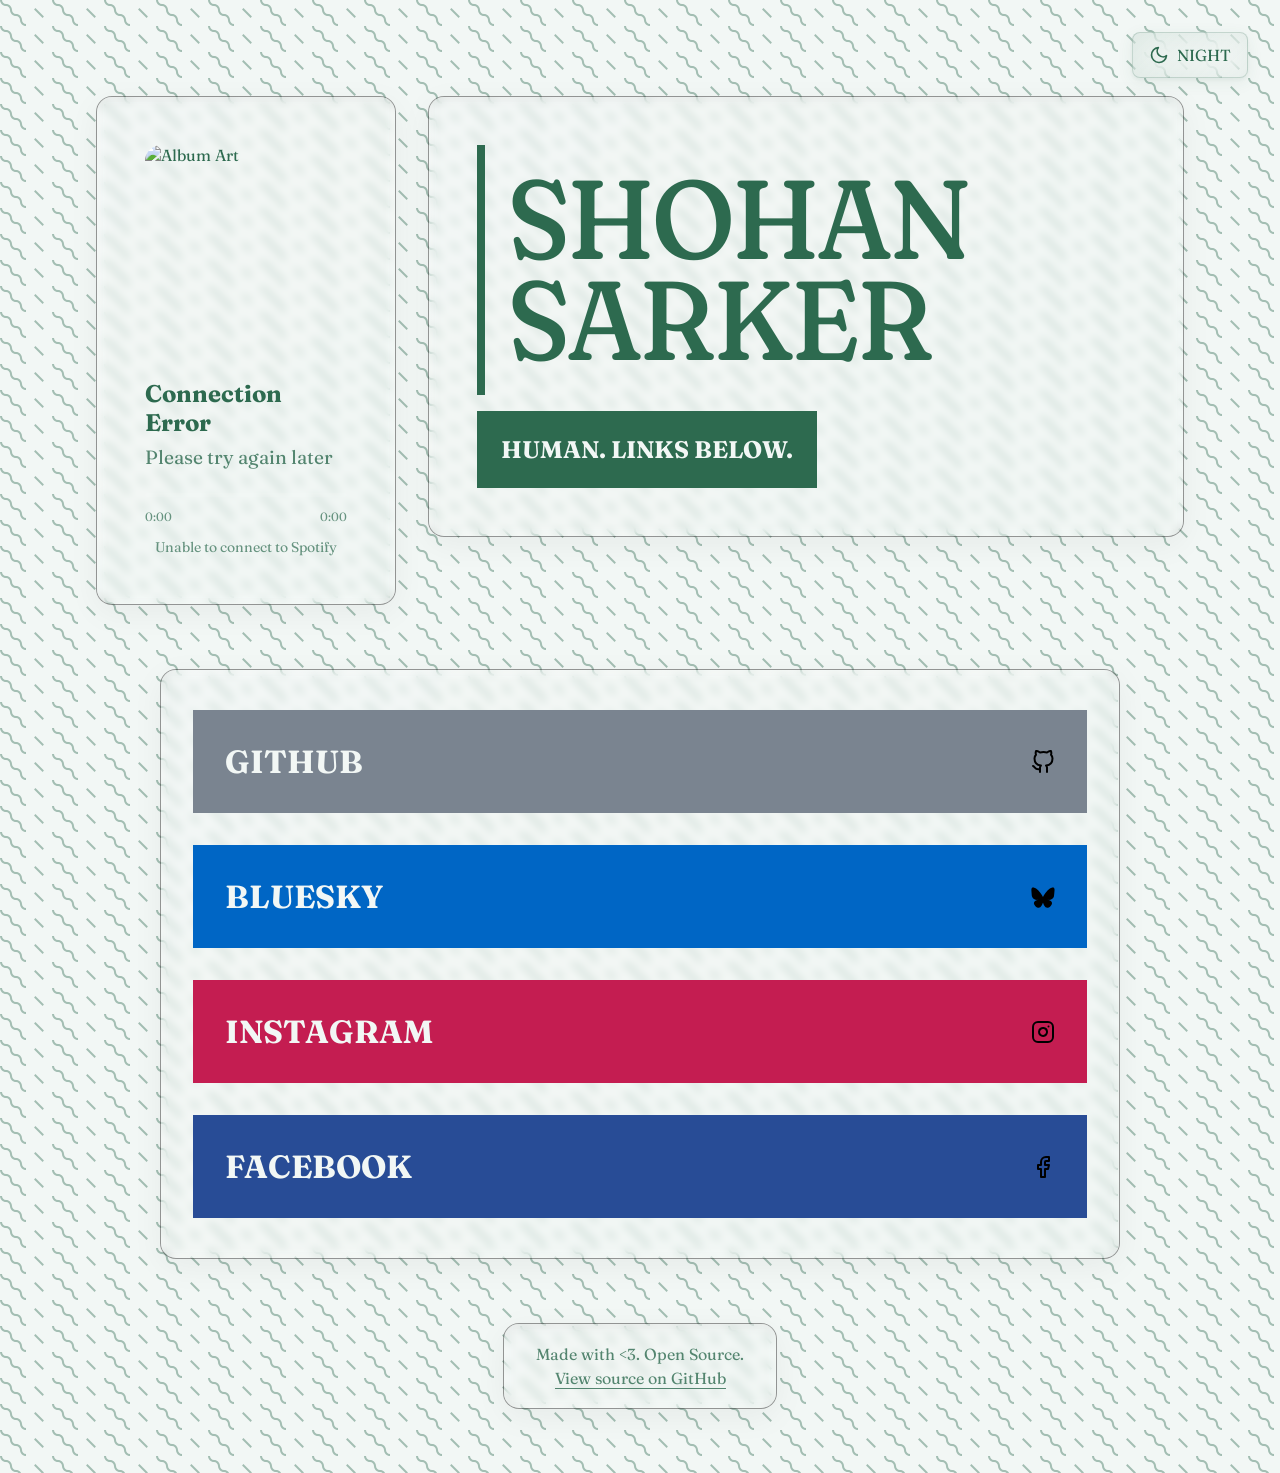
==== commit 847e8961: "update player UI: enhance album art responsiveness, add time indicators, and improve player status d" ====
--- a/index.html
+++ b/index.html
@@ -30,17 +30,21 @@
             
             <div class="glass-container player-container">
                 <div class="player-content">
-                    <img id="album-art" class="album-art" src="/api/placeholder/150/150" alt="Album Art">
+                    <img id="album-art" class="album-art" src="/api/placeholder/250/250" alt="Album Art">
                     <div class="song-info">
-                        <div id="song-title">Not Playing</div>
-                        <div id="artist-name">No Artist</div>
+                        <div id="song-title" class="song-title"></div>
+                        <div id="artist-name" class="artist-name"></div>
                         <div class="progress-container">
                             <div class="progress-bar">
                                 <div id="progress" class="progress"></div>
                             </div>
-                            <div id="player-status">Not connected to Spotify</div>
+                            <div class="time-indicators">
+                                <span id="current-time" class="time">0:00</span>
+                                <span id="total-time" class="time">0:00</span>
+                            </div>
                         </div>
                     </div>
+                    <div id="player-status" class="player-status"></div>
                 </div>
             </div>
         </div>
@@ -49,19 +53,19 @@
             <nav class="social-links">
                 <a href="/github" class="social-link" id="github">
                     GITHUB
-                    <img src="icons/svg/github-icon.svg" class="social-icon" alt="GitHub">
+                    <img src="icons/svg/github-icon.svg" class="social-icon">
                 </a>
                 <a href="/bluesky" class="social-link" id="bluesky">
                     BLUESKY
-                    <img src="icons/svg/bluesky-icon.svg" class="social-icon" alt="Bluesky">
+                    <img src="icons/svg/bluesky-icon.svg" class="social-icon">
                 </a>
                 <a href="/instagram" class="social-link" id="instagram">
                     INSTAGRAM
-                    <img src="icons/svg/instagram-icon.svg" class="social-icon" alt="Instagram">
+                    <img src="icons/svg/instagram-icon.svg" class="social-icon">
                 </a>
                 <a href="/facebook" class="social-link" id="facebook">
                     FACEBOOK
-                    <img src="icons/svg/facebook-icon.svg" class="social-icon" alt="Facebook">
+                    <img src="icons/svg/facebook-icon.svg" class="social-icon">
                 </a>
             </nav>
         </div>
--- a/styles.css
+++ b/styles.css
@@ -396,10 +396,14 @@
 }
 
 .album-art {
-  width: 150px;
-  height: 150px;
+  width: 100%; /* Change from fixed width to responsive */
+  height: auto; /* Make height auto to maintain aspect ratio */
+  max-width: 250px; /* Set maximum width */
+  max-height: 250px; /* Set maximum height */
+  aspect-ratio: 1 / 1; /* Ensure square aspect ratio */
   border-radius: var(--glass-border-radius);
   object-fit: cover;
+  margin: 0 auto;
 }
 
 .player-info {
@@ -440,6 +444,47 @@
   font-size: 1rem;
   color: var(--text);
   opacity: 0.6;
+}
+
+.player-content {
+  display: flex;
+  flex-direction: column;
+  gap: var(--glass-gap);
+  height: 100%;
+  position: relative;
+  padding-bottom: 2rem;
+}
+
+.progress-container {
+  display: flex;
+  flex-direction: column;
+  gap: 0.5rem;
+  margin-top: 1.5rem;
+}
+
+.time-indicators {
+  display: flex;
+  justify-content: space-between;
+  font-size: 0.75rem;
+  color: var(--text);
+  opacity: 0.7;
+  margin-top: 0.25rem;
+}
+
+.time {
+  font-variant-numeric: tabular-nums;
+}
+
+.player-status {
+  position: absolute;
+  bottom: 0;
+  left: 0;
+  right: 0;
+  text-align: center;
+  font-size: 0.875rem;
+  color: var(--text);
+  opacity: 0.7;
+  margin-top: auto;
 }
 
 /* Footer */
@@ -587,8 +632,10 @@
   }
 
   .album-art {
-    width: 120px;
-    height: 120px;
+    width: 100px;
+    height: 100px;
+    max-width: 100px;
+    max-height: 100px;
   }
 
   .spotify-container {
@@ -662,6 +709,7 @@
     display: flex;
     flex-direction: column;
     align-self: stretch;
+    overflow: hidden; /* Add this to contain the album art */
 }
 
 .player-content {
@@ -744,6 +792,8 @@
     .album-art {
         width: 100px;
         height: 100px;
+        max-width: 100px;
+        max-height: 100px;
     }
 
     .song-info {
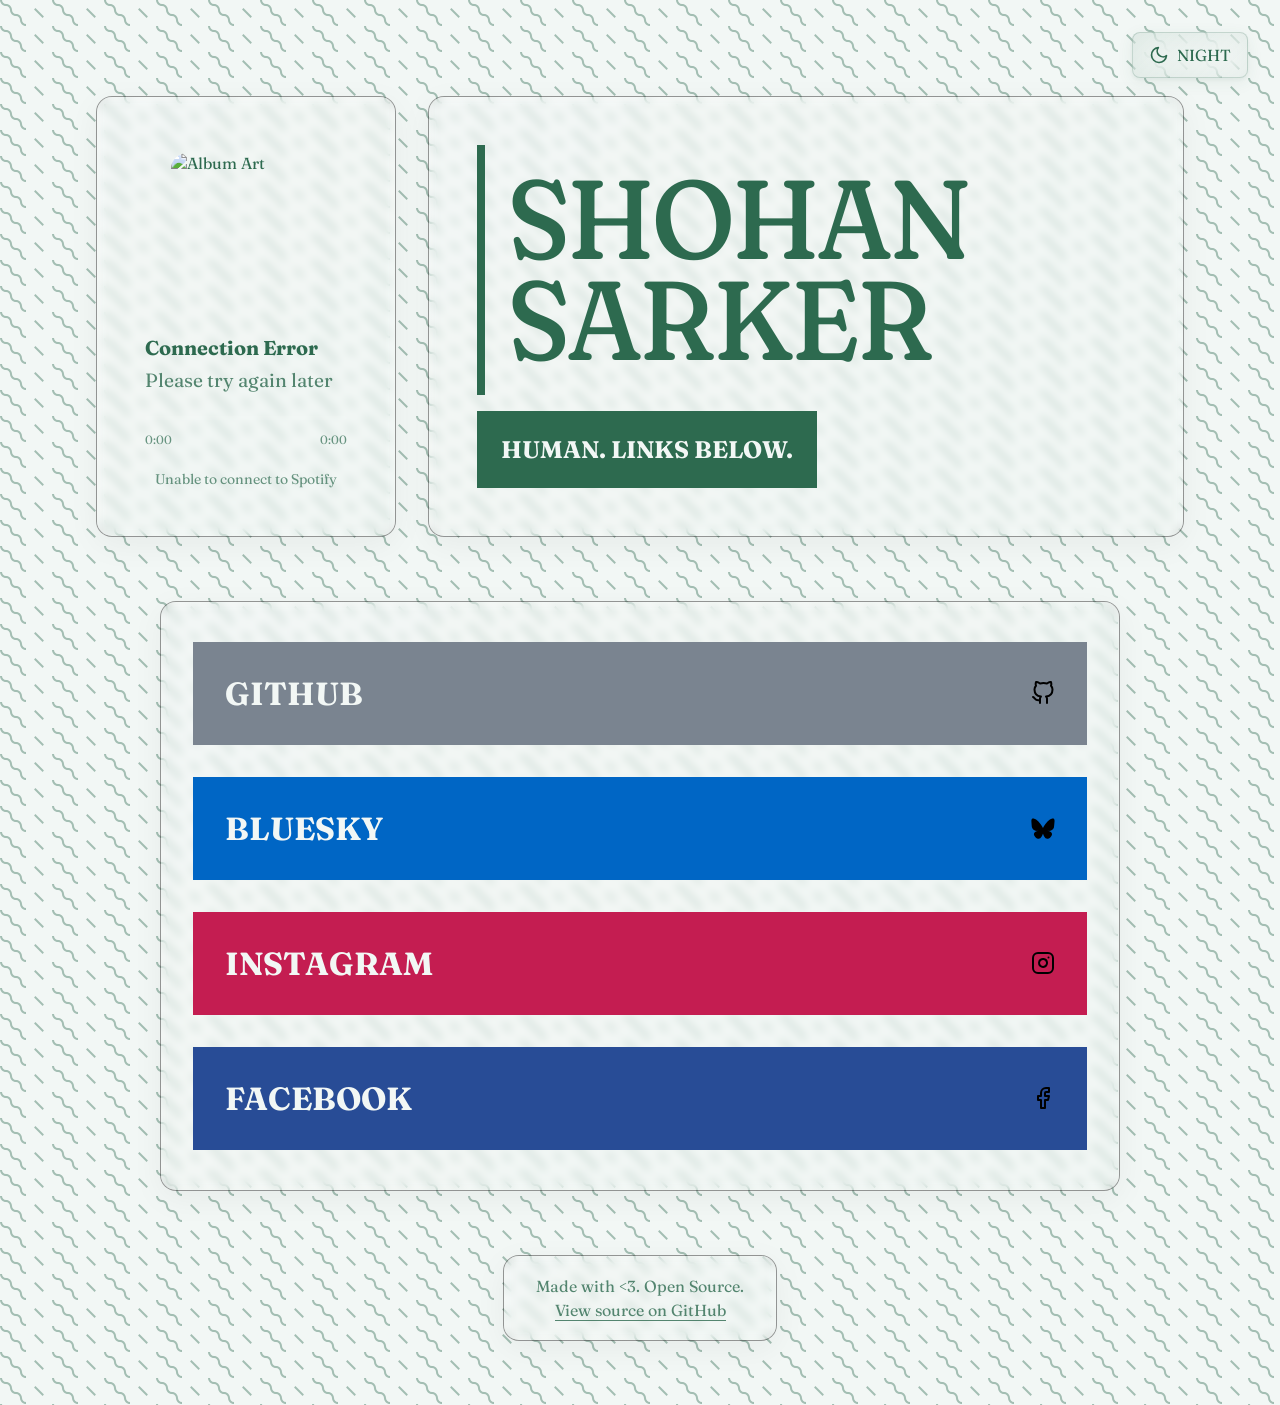
==== commit efcbda9d: "update album art size: reduce max dimensions to improve responsiveness and adjust song title font si" ====
--- a/index.html
+++ b/index.html
@@ -30,7 +30,7 @@
             
             <div class="glass-container player-container">
                 <div class="player-content">
-                    <img id="album-art" class="album-art" src="/api/placeholder/250/250" alt="Album Art">
+                    <img id="album-art" class="album-art" src="/api/placeholder/150/150" alt="Album Art">
                     <div class="song-info">
                         <div id="song-title" class="song-title"></div>
                         <div id="artist-name" class="artist-name"></div>
--- a/styles.css
+++ b/styles.css
@@ -396,11 +396,11 @@
 }
 
 .album-art {
-  width: 100%; /* Change from fixed width to responsive */
-  height: auto; /* Make height auto to maintain aspect ratio */
-  max-width: 250px; /* Set maximum width */
-  max-height: 250px; /* Set maximum height */
-  aspect-ratio: 1 / 1; /* Ensure square aspect ratio */
+  width: 100%;
+  height: auto;
+  max-width: 150px;
+  max-height: 150px;
+  aspect-ratio: 1 / 1;
   border-radius: var(--glass-border-radius);
   object-fit: cover;
   margin: 0 auto;
@@ -414,7 +414,7 @@
 }
 
 .song-title {
-  font-size: 1.5rem;
+  font-size: 1.25rem; /* Reduced from 1.5rem */
   font-weight: bold;
   color: var(--text);
 }
